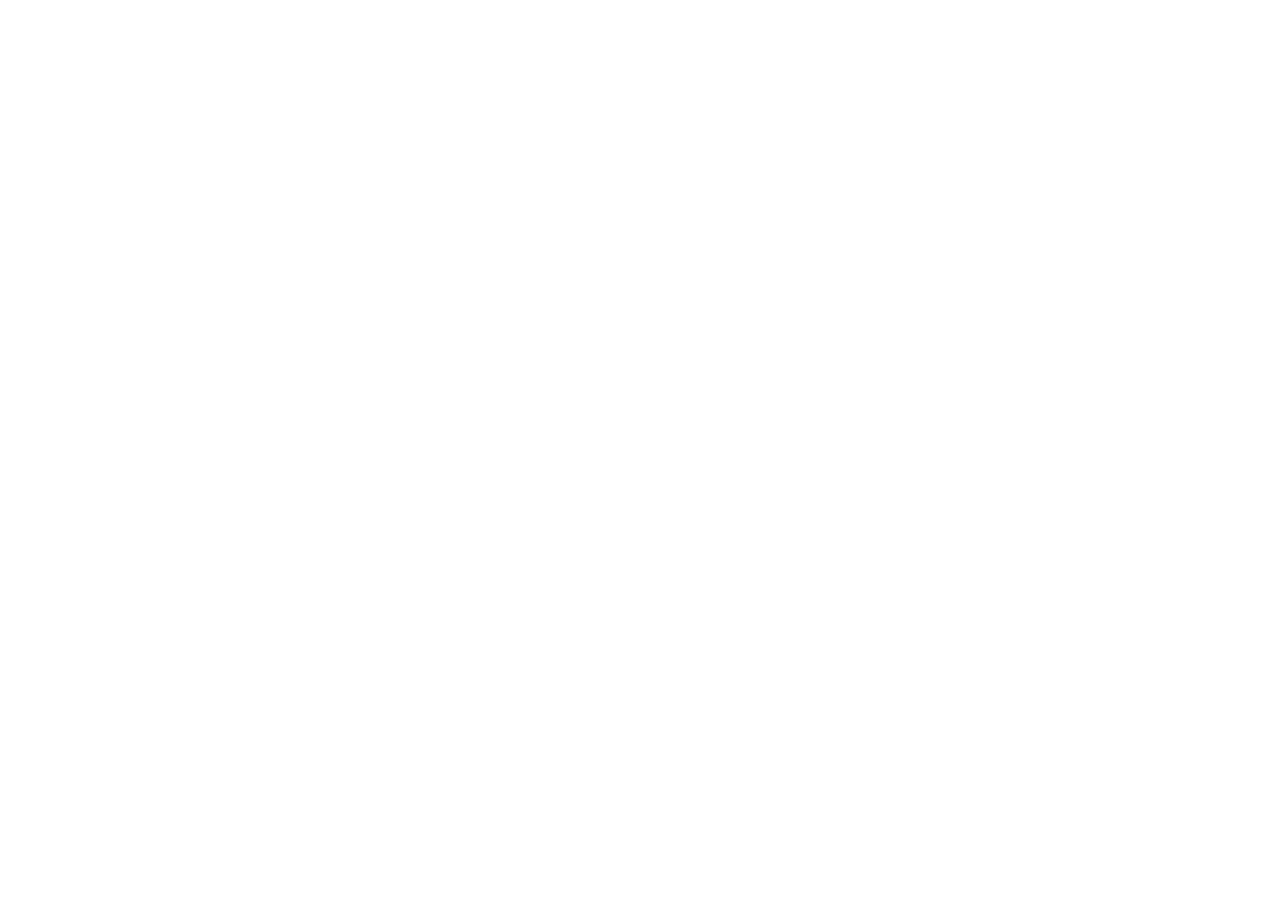
==== index.html @ 91f27a6c "created default files" ====
<!DOCTYPE html>
<html lang="en">

<head>
    <meta charset="UTF-8">
    <meta name="viewport" content="width=device-width, initial-scale=1.0">
    <title>TripGoal</title>
    <link rel="stylesheet" href="./css/style.css">
</head>

<body>

</body>

</html>
---- css/style.css ----
*{
    padding: 0;
    margin: 0;
    box-sizing: border-box;
    text-decoration: none;
    list-style: none;
}
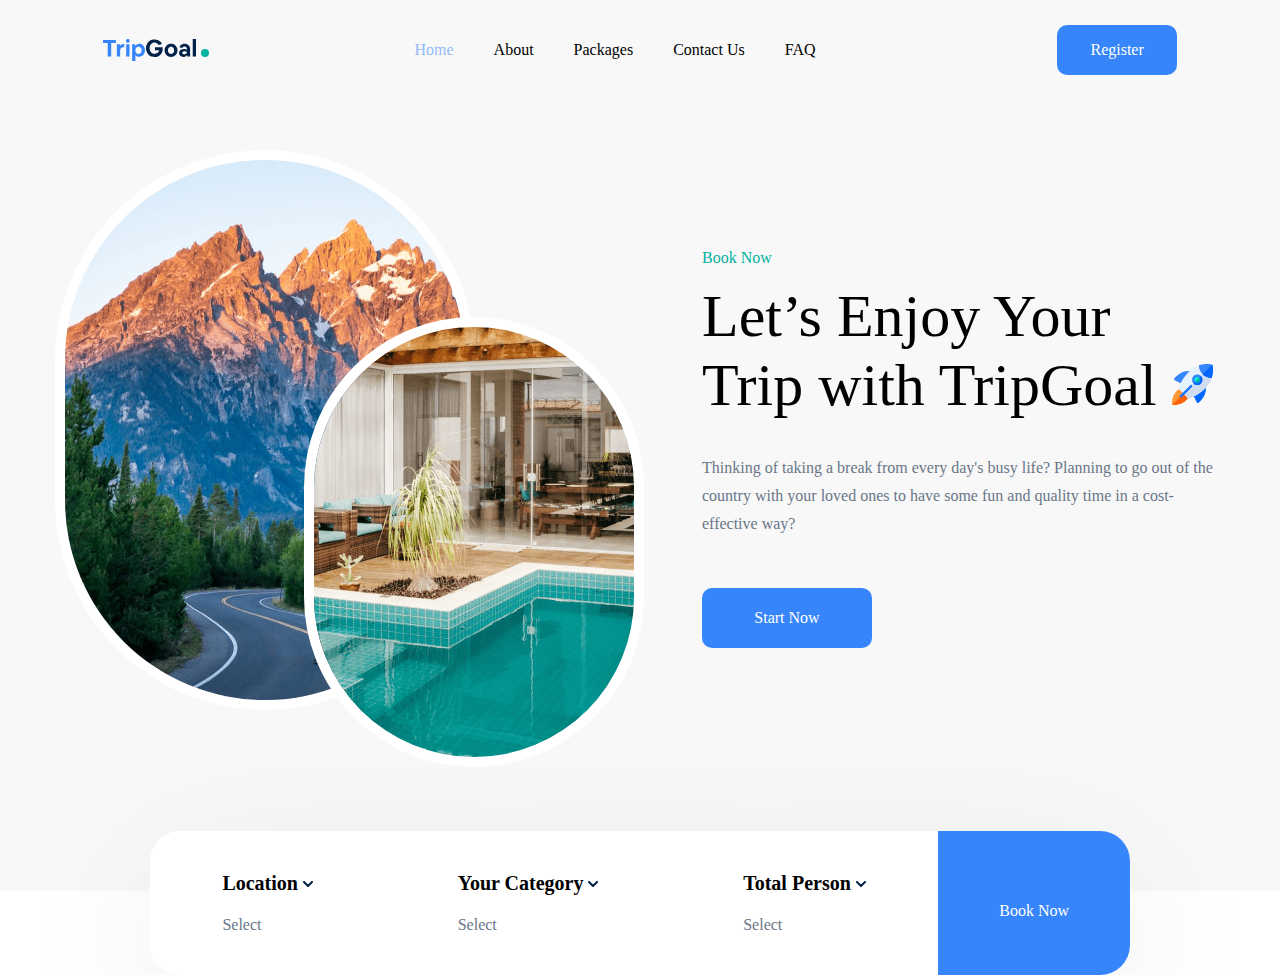
==== commit 3bb1a197: "Merge pull request #1 from iskanderovv/abdulloh" ====
--- a/index.html
+++ b/index.html
@@ -9,7 +9,72 @@
 </head>
 
 <body>
-
+    <header class="header">
+        <!-- navigation -->
+        <nav class="navigation">
+            <div class="nav__svg">
+                <img src="./imgs/nav.svg" alt="">
+            </div>
+            <div class="nav__content">
+                <ul>
+                    <li style="color: #3685fb8e;">Home</li>
+                    <li>About</li>
+                    <li>Packages</li>
+                    <li>Contact Us</li>
+                    <li>FAQ</li>
+                </ul>
+            </div>
+            <div class="register">
+                Register 
+            </div>
+        </nav>
+        <!-- hero -->
+        <div class="hero">
+            <div class="hero__img">
+                <div class="hero__img1">
+                    <img src="./imgs/hero__img1.png" alt="">
+                </div>
+                <div class="hero__img2">
+                    <img src="./imgs/hero__img2.png" alt="">
+                </div>
+            </div>
+            <div class="hero__conetn">
+                <span style="color: #00B3A0;">Book Now</span>
+                <div class="hero__conetn__coment">
+                    <span>
+                        Let’s Enjoy Your Trip with TripGoal
+                        <img src="./imgs/hero.svg" alt="">
+                    </span>
+                </div>
+                <div class="hero__conetn__info">
+                    Thinking of taking a break from every day's busy life? Planning to go out of the country with your loved ones to have some fun and quality time in a cost-effective way?
+                </div>
+                <div class="hero__conetn__button">
+                    Start Now
+                </div>
+            </div>
+        </div>
+        <div class="header__book">
+            <div class="header-book__menu">
+                <div class="header-book-menu__item">
+                    <h5>Location <img src="./imgs/strelka.svg" alt=""></h5>
+                    <p>Select</p>
+                </div>
+                <div class="header-book-menu__item">
+                    <h5>Your Category<img src="./imgs/strelka.svg" alt=""></h5>
+                    <p>Select</p>
+                </div>
+                <div class="header-book-menu__item">
+                    <h5>Total Person<img src="./imgs/strelka.svg" alt=""></h5>
+                    <p>Select</p>
+                </div>
+            </div>
+            <div class="header-book__booknow">
+                <img src="./images/sana.svg" alt="">
+                <p>Book Now</p>
+            </div>
+        </div>
+    </header>
 </body>
 
 </html>--- a/css/style.css
+++ b/css/style.css
@@ -5,3 +5,194 @@
     text-decoration: none;
     list-style: none;
 }
+
+.header{
+    background-color: #F8F8F8;
+}
+
+.navigation{
+    height: 100px;
+    max-width: 1440px;
+    /* background-color: aqua; */
+    margin: 0 auto;
+    display: flex;
+    align-items: center;
+    justify-content: space-around;
+    margin-bottom: 50px;
+
+}
+
+.nav__svg{
+    width: 100%;
+    height: 45px;
+    max-width: 106px;
+    display: flex;
+    align-items: center;
+    justify-content: center;
+}
+
+.nav__content{
+    width: 100%;
+    height: 18px;
+    max-width: 437px;
+}
+
+.nav__content>ul{
+    display: flex;
+    list-style: none;
+    gap: 40px;
+    
+}
+
+.register{
+    width: 100%;
+    height: 50px; 
+    max-width: 120px;
+    background-color: #3685FB;
+    display: flex;
+    justify-content: center;
+    align-items: center;
+    color: white;
+    border-radius: 10px;
+    cursor: pointer;
+    box-sizing: border-box;
+}
+
+.register:hover{
+    background-color: white;
+    color: #3685FB;
+    border: 3.5px solid #3685FB;
+}
+
+
+.hero{
+    max-width: 1170px;
+    margin: 0 auto;
+    display: flex;
+    align-items: center;
+    justify-content: space-between;
+    position: relative;
+    gap: 78px;
+}
+
+.hero__img{
+    width: 100%;
+    height: 597px;
+    max-width: 569px;
+    border-radius: 50px;
+}
+
+
+.hero__img1>img{
+    border-radius: 570px;
+    border: 10px solid white;
+}
+
+.hero__img1{
+    height: 540px;
+    max-width: 400px;
+}
+
+.hero__img2{
+    height: 430px;
+    max-width: 320px;
+    position: absolute;
+    top: 167px;
+    left: 249px;
+}
+
+.hero__img2>img{
+    border-radius: 570px;
+    border: 10px solid white;
+}
+
+.hero__conetn{
+    width: 100%;
+    height: 399px;
+    max-width: 523px;
+    z-index: 1;
+    flex-wrap: wrap;
+}
+
+.hero__conetn__coment{
+    margin-top: 15px;
+    height: 152px;
+    max-width: 523px;
+    font-size: 60px;
+}
+
+.hero__conetn__info{
+    margin-top: 20px;
+    height: 84px;
+    max-width: 513px;
+    color: #697687;
+    line-height: 28px;
+    margin-bottom: 50px;
+}
+
+.hero__conetn__button{
+    height: 60px;
+    max-width: 170px;
+    background-color: #3685FB;
+    border-radius: 10px;
+    color: white;
+    display: flex;
+    align-items: center;
+    justify-content: center;
+    cursor: pointer;
+}
+
+.hero__conetn__button:hover{
+    background-color: white;
+    color: #3685FB;
+    border: 3.5px solid #3685FB;
+}
+
+.header__book{
+    width: 100%;
+    margin: 0 auto;
+    position: relative;
+    height: 144px;
+    max-width: 980px;
+    top: 84px;
+    display: flex;
+    box-shadow: 0px 40px 170px 0px #00224812;
+    border-radius: 30px;
+    background: white;
+}
+
+.header-book__menu{
+    flex: 1;
+    display: flex;
+    justify-content: space-around;
+    align-items: center;
+}
+
+.header-book-menu__item>h5{
+    font-size: 20px;
+    font-weight: 500px;
+    margin-bottom: 21px;
+    display: flex;
+    gap: 5px;
+    align-items: center;
+    height: 100%;
+}
+
+.header-book-menu__item>p{
+    font-size: 16px;
+    font-weight: 400;
+    color: #697687;
+}
+
+.header-book__booknow{
+    gap: 15px;
+    background-color: #3685FB;
+    color: white;
+    display: flex;
+    align-items: center;
+    justify-content: center;
+    flex-direction: column;
+    padding: 0 61px;
+    border-radius: 0 30px 30px 0;
+}
+
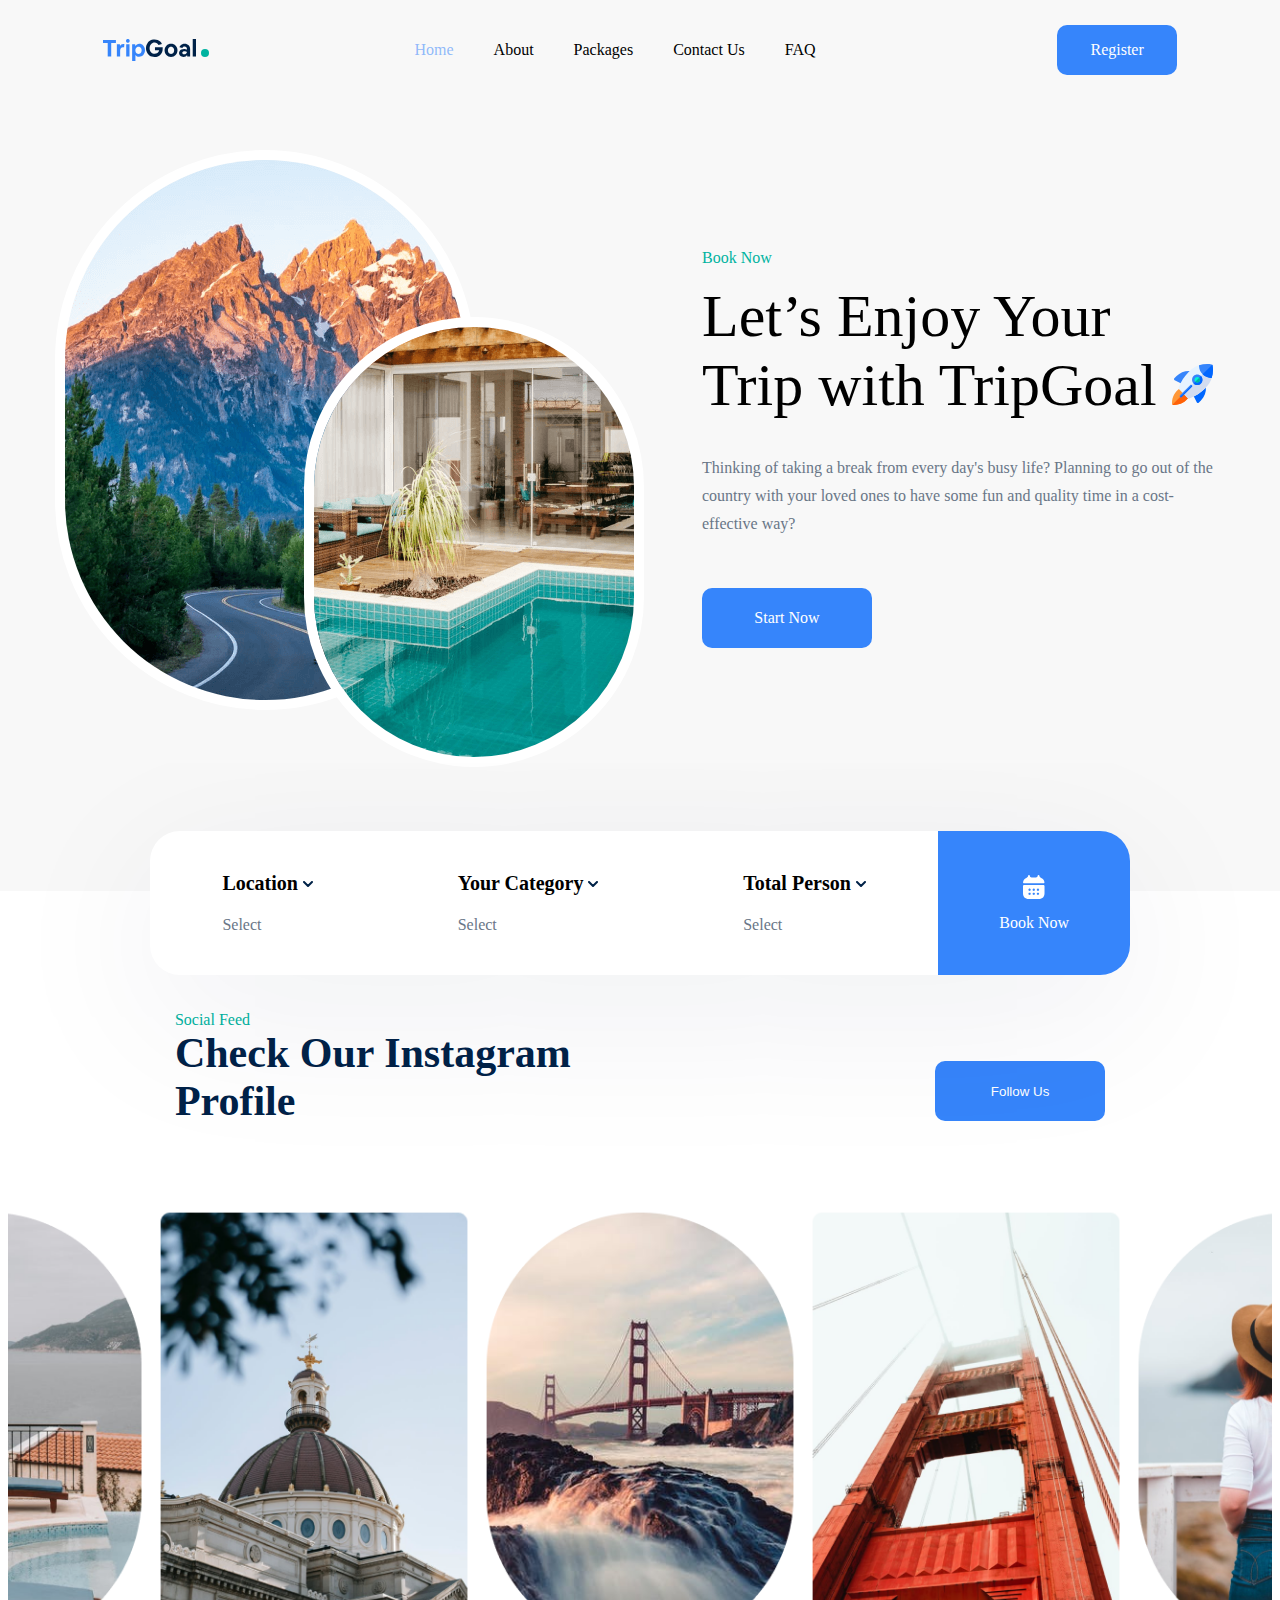
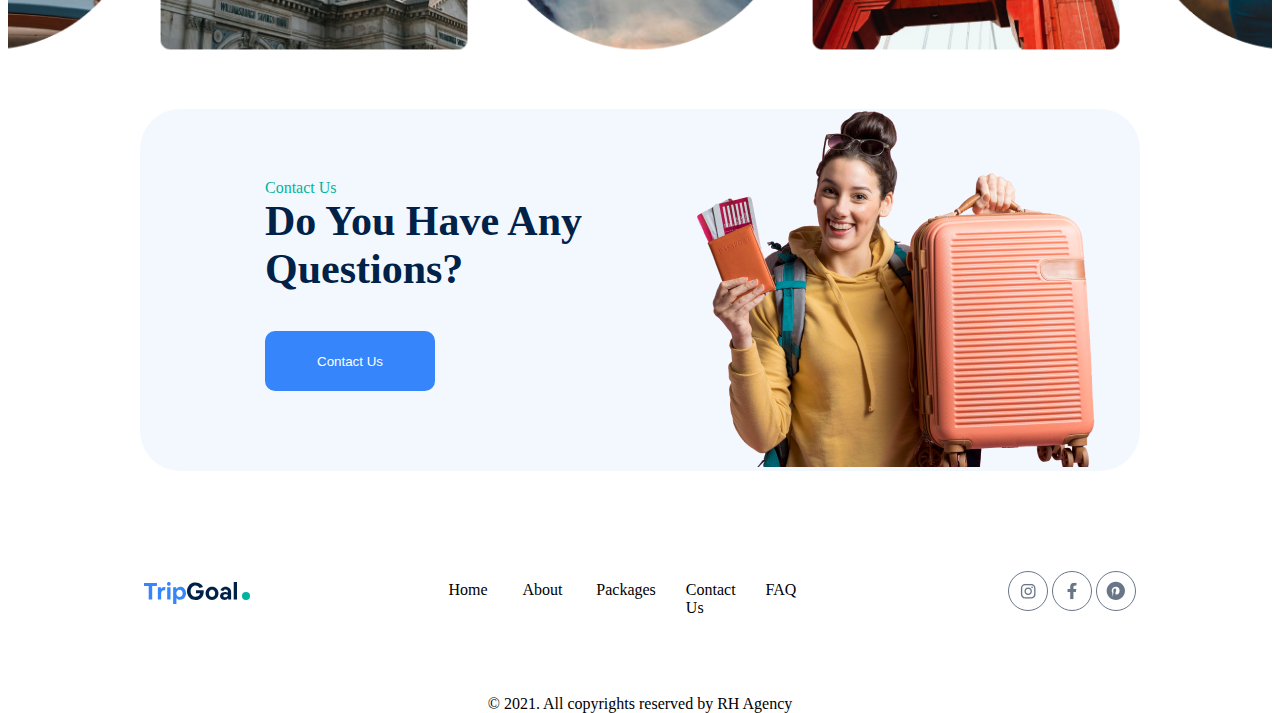
==== commit 84cb820c: "Finished Foter" ====
--- a/index.html
+++ b/index.html
@@ -70,11 +70,58 @@
                 </div>
             </div>
             <div class="header-book__booknow">
-                <img src="./images/sana.svg" alt="">
+                <img src="./imgs/sana.svg" alt="">
                 <p>Book Now</p>
             </div>
         </div>
     </header>
+    <div class="container">
+        <div class="Layout_end">
+            <div class="Layout_tittle">
+                <div class="Layout_litle_Tittle">
+                    <p class="Layout_litle_text">Social Feed</p>
+                    <h2 class="Layout_Big_tex">Check Our Instagram <br> Profile</h2>
+                </div>
+                <Button class="Layut_btn"><a class="Layut_btns" href="">Follow Us</a></Button>
+                <div class="Layout_img">
+                    <img src="./imgs/Frame 4.png" alt="">
+                    <img src="./imgs/Frame 5.png" alt="">
+                    <img src="./imgs/Frame 6.png" alt="">
+                    <img src="./imgs/Frame 7.png" alt="">
+                    <img src="./imgs/Frame 8.png" alt="">
+                </div>
+            </div>
+           
+        </div>
+    </div>
+    <div class="container">
+        <div class="container_tittle">
+            <div class="container_Left">
+                <p class="Container_litle_text">Contact Us</p>
+                <h2 class="Container_Big_text"> Do You Have Any Questions?</h2>
+                <Button class="container_bts"><a class="Layut_btns" href="">Contact Us</a></Button>
+            </div>
+            <div class="container_right">
+                <img src="./imgs/Image_2.png" alt="">
+            </div>
+        </div>
+    </div>
+    <div class="container">
+        <div class="End_Logo">
+            <div><img src="./imgs/Logo1.svg" alt=""></div>
+            <div><ul class="End__li">
+                <li class="End_li">Home</li>
+                <li class="End_li">About</li>
+                <li class="End_li">Packages</li>
+                <li class="End_li">Contact Us</li>
+                <li class="End_li">FAQ</li>
+            </ul></div>
+            <div class="Img"><img src="./imgs/Group 136.svg" alt=""> <img src="./imgs/Group 137.svg" alt=""> <img src="./imgs/Group 138.svg" alt=""></div>
+        </div>
+    </div>
+    <div class="Paragroup">
+        <p> © 2021. All copyrights reserved by RH Agency</p>
+    </div>
 </body>
 
 </html>--- a/css/style.css
+++ b/css/style.css
@@ -195,4 +195,131 @@
     padding: 0 61px;
     border-radius: 0 30px 30px 0;
 }
-
+*{
+    margin: 0;
+    padding: 0;
+}
+.Layout_end{
+    max-width: 1440px;
+    width: 100%;
+    display: flex;
+    justify-content: center;
+    align-items: center;
+}
+.Layout_tittle{
+    max-width:1440px ;
+    width: 100%;
+    margin-left: 135px;
+    margin-right: 135px;
+    display: flex;
+    justify-content: center;
+    justify-content: space-around;
+    gap: 0 30px;
+    flex-wrap: wrap;
+}
+.Layout_litle_text{
+    color:#00B3A0 ;
+    font-size: 16px;
+    margin-top: 120px;
+}
+.Layout_Big_tex{
+    font-size: 42px;
+    color: #002248;
+    max-width: 426px;
+    height: 104px;
+    width: 100%;
+}
+
+.Layut_btn{
+    width: 170px;
+    height: 60px;
+    border-radius: 10px;
+    background-color:#3685FB ;
+    margin-top: 170px;
+    border: 0px ;
+
+}
+.Layut_btns{
+    color:#FFFFFF;
+    text-decoration: none;
+}
+.Layout_img{
+    display: flex;
+    max-width:1800px;
+    width:100%;
+    height:456px;
+    margin-top: 70px;
+}
+.container{
+    max-width: 1440px;
+    width: 100%;
+    display: flex;
+    justify-content: center;
+    align-items: center;
+}
+.container_Left{
+    margin-left: 80px;
+    margin-top: 70px;
+}
+.container_tittle{
+    max-width: 1000px;
+    width: 100%;
+    border-radius: 40px;
+    background-color: #F3F8FF;
+    margin-top: 50px;
+    display: flex;
+    justify-content: center;
+}
+.container_bts{
+    width: 170px;
+    height: 60px;
+    border-radius: 10px;
+    background-color:#3685FB ;
+    margin-top: 30px;
+    margin-bottom: 70px;
+    border: 0px ;
+}
+.Container_litle_text{
+    color:#00B3A0 ;
+    font-size: 16px;
+}
+.Container_Big_text{
+    font-size: 42px;
+    color: #002248;
+    max-width: 426px;
+    height: 104px;
+    width: 100%;
+}
+.End_Logo{
+    max-width: 1170px;
+    width: 100%;
+    height: 124px;
+    display: flex;
+    justify-content: center;
+    gap: 0 20px;
+    justify-content: space-around;
+    margin-top: 100px;
+}
+.End_li{
+    max-width: 600px;
+    width: 100%;
+    display: flex;
+    margin: 0 auto;
+    text-decoration: none;
+    margin-top: 10px;
+    font-size: 16px;
+}
+.End__li{
+    display: flex;
+    gap: 0 30px;
+}
+.img{
+    margin: 20px;
+}
+.Paragroup{
+    display: flex;
+    justify-content: center;
+    max-width: 1440px;
+    width: 100%;
+    
+}
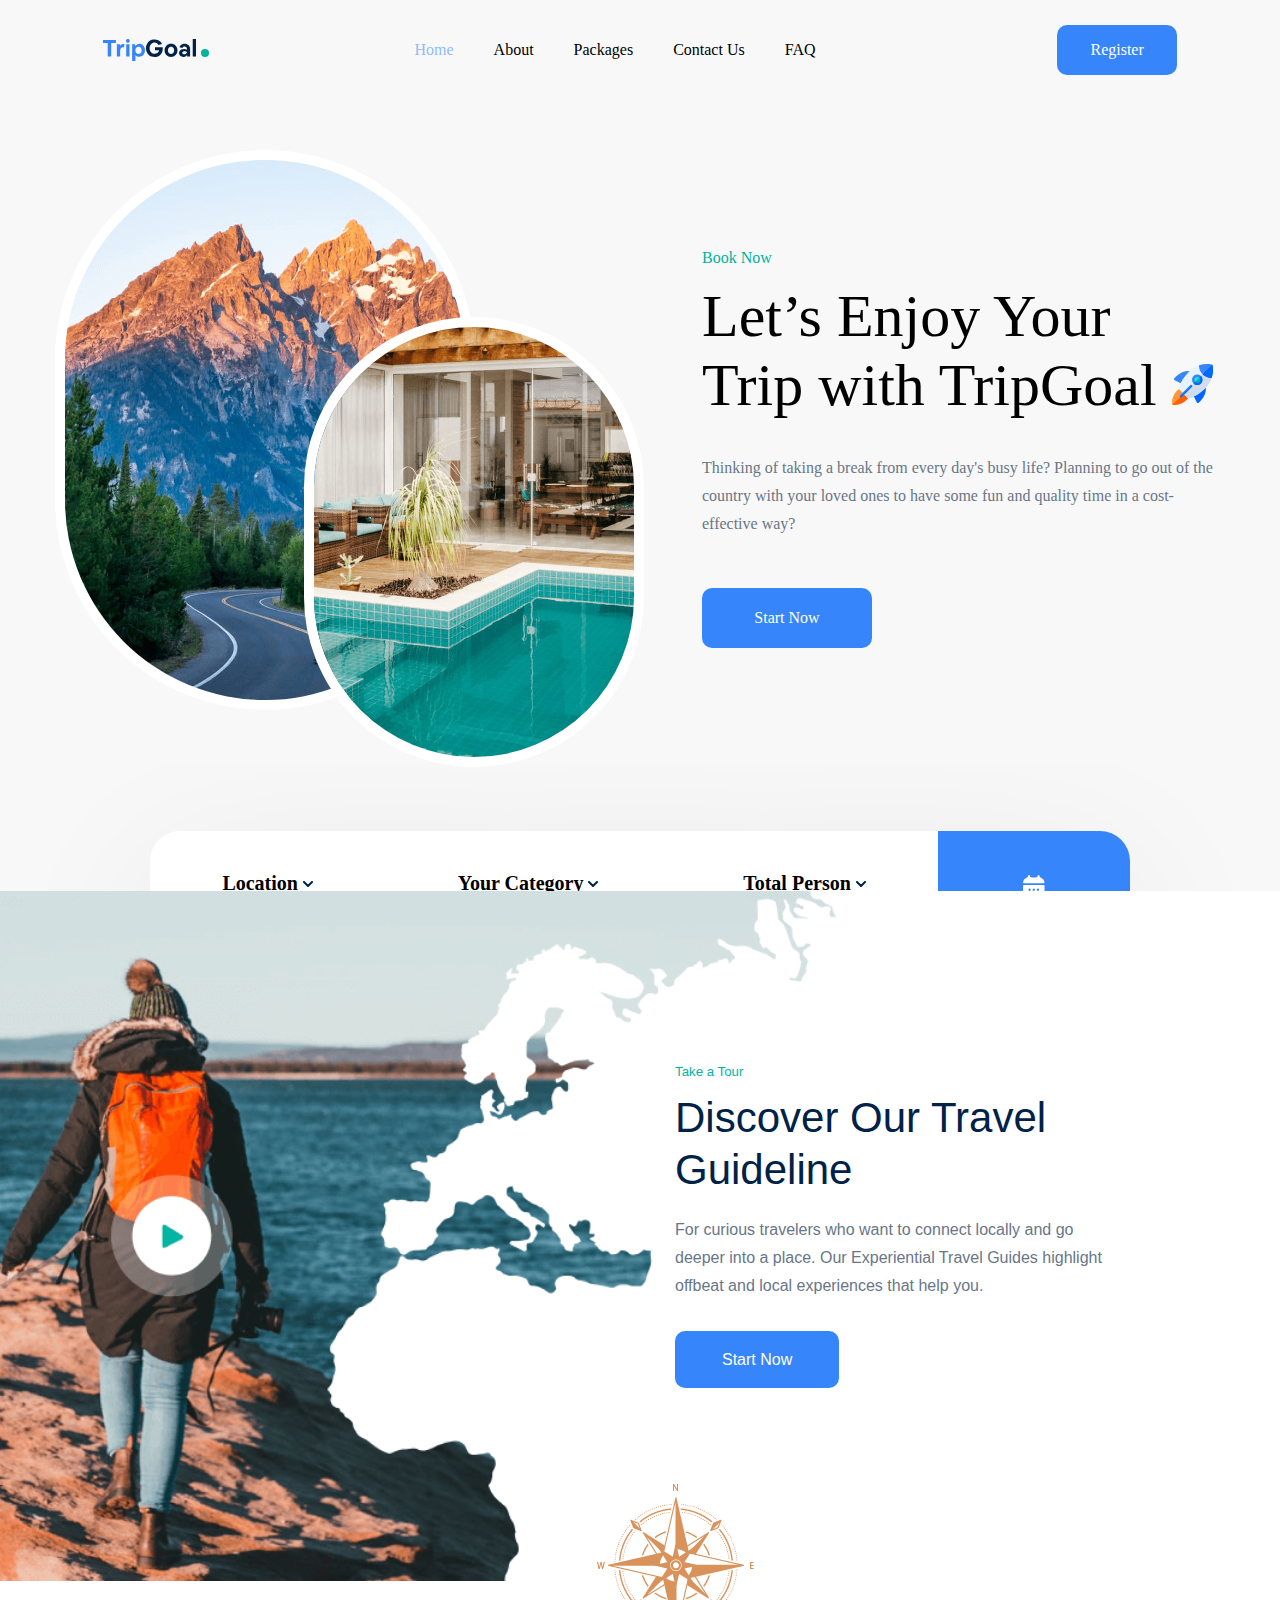
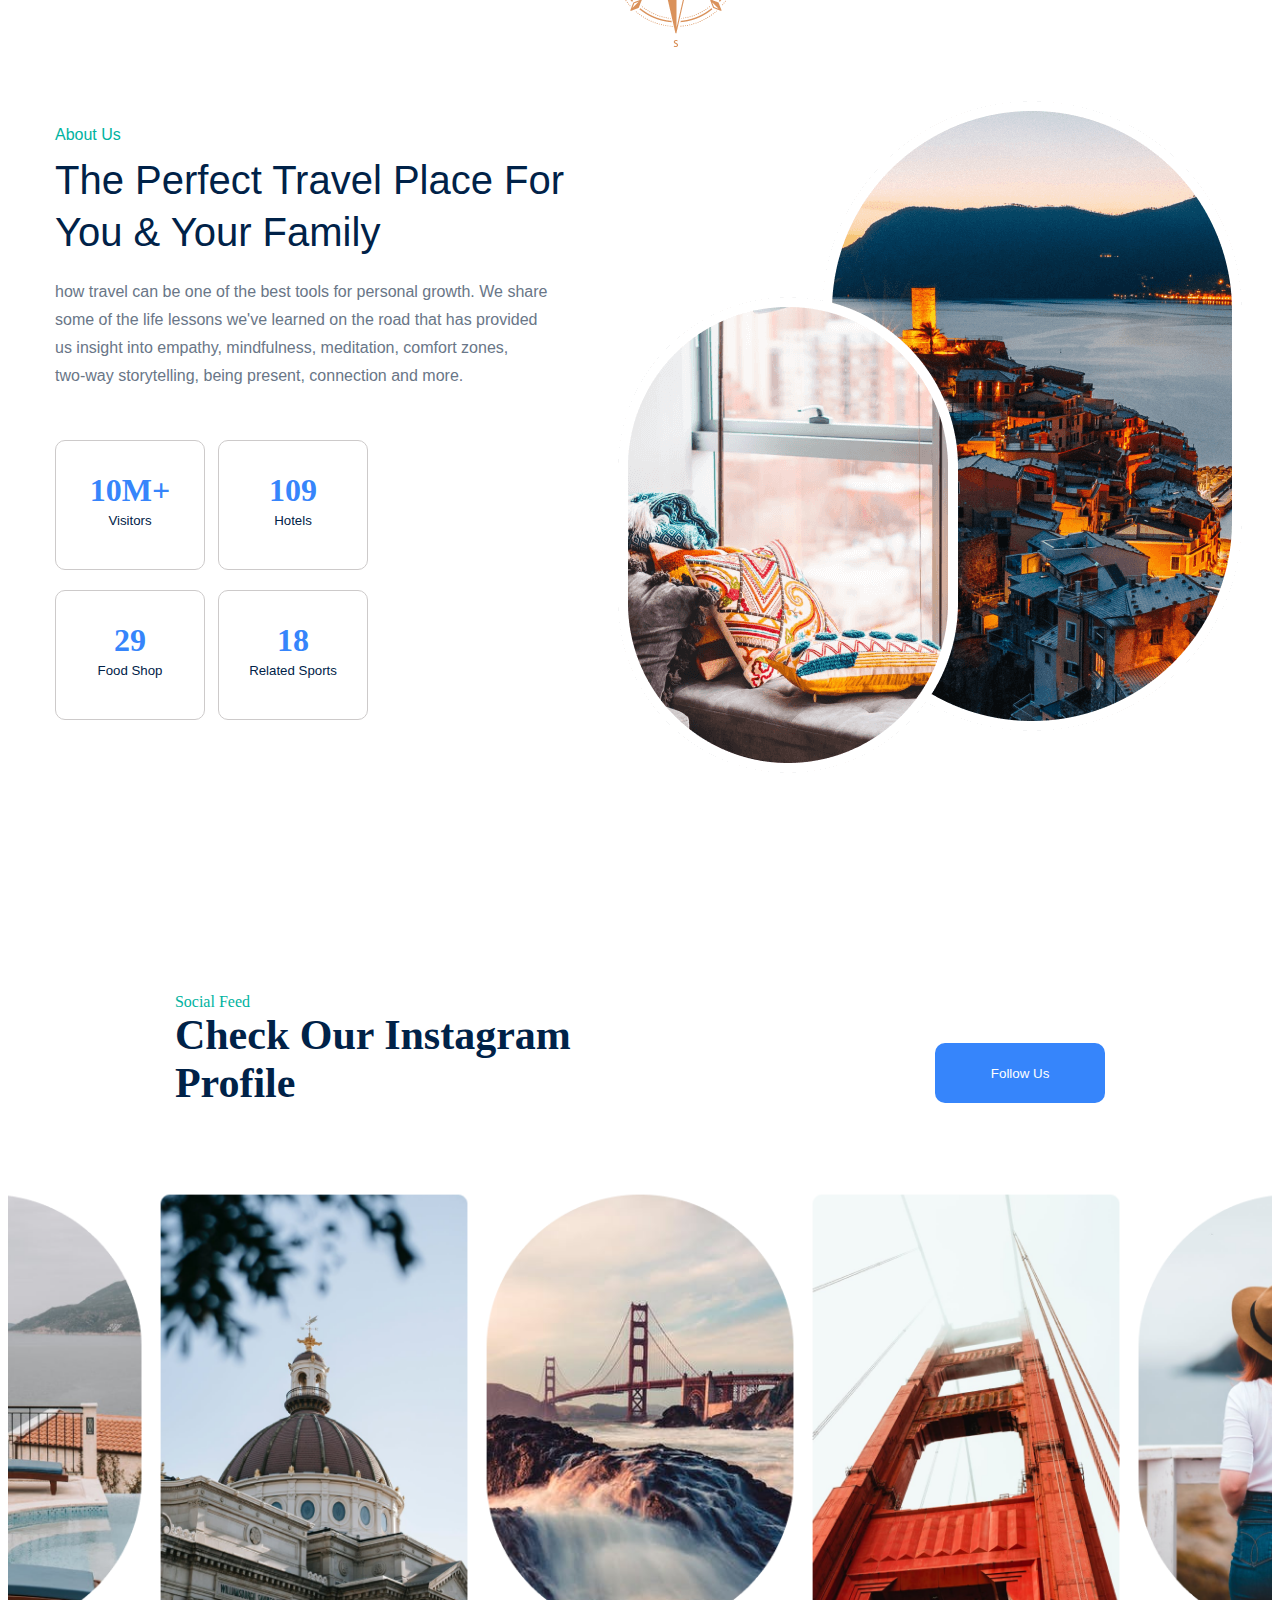
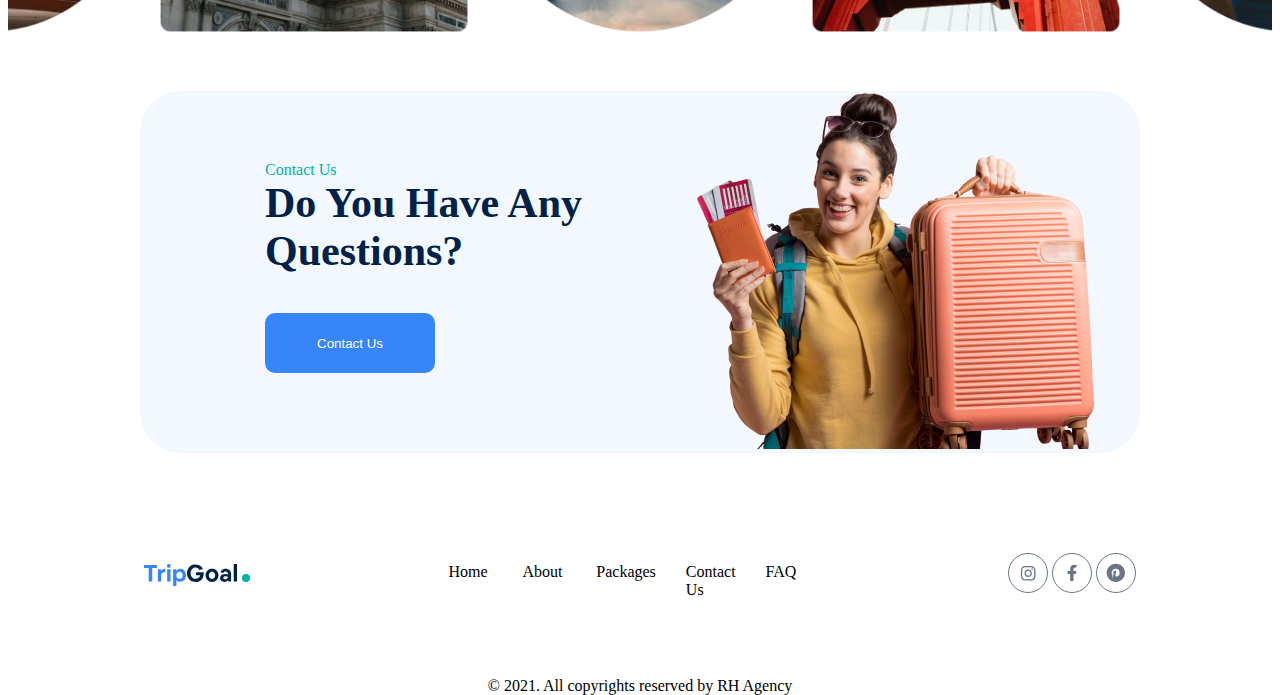
==== commit 4af05225: "finished about" ====
--- a/index.html
+++ b/index.html
@@ -75,6 +75,55 @@
             </div>
         </div>
     </header>
+
+    <!-- tour -->
+    <div class="tour">
+        <div class="tour__wrapper">
+            
+        <div class="tour__content">
+            <h5>Take a Tour</h5>
+            <h2>Discover Our Travel Guideline</h2>
+            <p>For curious travelers who want to connect locally and go <br> deeper into a place. Our Experiential Travel Guides highlight <br> offbeat and local experiences that help you.</p>
+            <a href="">Start Now</a>
+        </div>
+        </div>
+    </div>
+    <!-- about -->
+    <div class="about">
+        <div class="about__container">
+            <div class="about__wrapper">
+                <div class="about__content">
+                 <div class="about__text">
+                    <h5>About Us</h5>
+                    <h2>The Perfect Travel Place For <br> You & Your Family</h2>
+                    <p>how travel can be one of the best tools for personal growth. We share <br> some of the life lessons we've learned on the road that has provided <br> us insight into empathy, mindfulness, meditation, comfort zones, <br> two-way storytelling, being present, connection and more.</p>
+                 </div>
+                    <div class="about__cards">
+                        <div class="about__card">
+                            <p>10M+</p> <h5>Visitors</h5>
+                        </div>
+                        <div class="about__card">
+                            <p>109</p><h5>Hotels</h5>
+                        </div> 
+                        <div class="about__card">
+                            <p>29</p><h5>Food Shop</h5>
+                        </div>
+                        <div class="about__card">
+                            <p>18</p><h5>Related Sports</h5>
+                        </div>
+                    </div>
+               
+                </div>
+                <div class="about__images">
+                    <img src="./imgs/Group 143.png" alt="">
+                </div>
+                <div class="about__img">
+                    <img src="./imgs/image 10.png" alt="">
+                </div>
+            </div>
+        </div>
+    </div>
+
     <div class="container">
         <div class="Layout_end">
             <div class="Layout_tittle">
--- a/css/style.css
+++ b/css/style.css
@@ -195,6 +195,141 @@
     padding: 0 61px;
     border-radius: 0 30px 30px 0;
 }
+
+.tour{
+  
+    height: 690px;
+}
+.tour__wrapper{
+max-width: 1440px;
+height: 690px;
+background-image: url(../imgs/Take\ a\ Tour.png);
+background-position: bottom;
+background-size: cover;
+background-repeat: no-repeat;
+position: relative;
+}
+.tour__content{
+   width: 462px;
+    height: 346px;
+    position: absolute;
+    top: 172px;
+    right: 143px;
+}
+.tour__content>h5{
+    line-height: 18px;
+    font-weight: 500;
+    font-family:sans-serif;
+    color: #00B3A0;
+}
+.tour__content>h2{
+    font-size: 42px;
+    line-height: 52px;
+    font-family: sans-serif;
+    font-weight: 500;
+    color: #002248;
+    margin-top: 10.5px;
+}
+.tour__content>p{
+line-height: 28px;
+font-family: sans-serif;
+color: #697687;
+margin-bottom: 50px;
+margin-top: 20px;
+
+}
+.tour__content>a{
+padding: 20px 47px;
+background-color: #3685FB;
+line-height: 20px;
+font-family: sans-serif;
+color: #FFFFFF;
+border-radius: 10px;
+}
+a{
+    text-decoration: none;
+}
+.about__container{
+    max-width: 1170px;
+    margin: auto;
+}
+.about__wrapper{
+    display: flex;
+    gap: 54px;
+    position: relative;
+}
+.about__content{
+
+}
+.about__text>h5{
+    font-size: 16px;
+    line-height: 18px;
+    font-weight: 500;
+    font-family:sans-serif;
+    color: #00B3A0;
+    margin-top: 145px;
+}
+.about__text>h2{
+    font-size: 40px;
+    line-height: 52px;
+    font-family: sans-serif;
+    font-weight: 500;
+    color: #002248;
+    margin-top: 10px;
+}
+.about__text>p{
+    line-height: 28px;
+font-family: sans-serif;
+color: #697687;
+margin-bottom: 50px;
+margin-top: 20px;
+}
+.about__cards{
+    max-width: 320px;
+    height: 286px;
+    display: flex;
+    flex-wrap: wrap;
+    gap: 13px;
+    box-sizing: border-box;
+    margin: 0;
+    margin-top: 50px;
+}
+.about__card{
+    width: 100%;
+    max-width: 150px;
+    height: 130px;
+    border: 1px solid #cdcaca;
+    border-radius: 10px;
+    text-align: center;
+
+}
+.about__card>p{
+    color: #3685FB;
+    font-size: 32px;
+    line-height: 34px;
+    font-weight: 550;
+    margin-top: 32px;
+}
+.about__card>h5{
+    color: #002248;
+    font-weight: 500;
+    line-height: 28px;
+    font-family: sans-serif;
+}
+.about__images{
+    max-width: 604px;
+    height: 652px;
+ 
+    margin-top: 120px;
+    margin-bottom: 120px;
+   
+}
+.about__img{
+    position: absolute;
+    top: -98px;
+    right: 470px;
+}
+
 *{
     margin: 0;
     padding: 0;
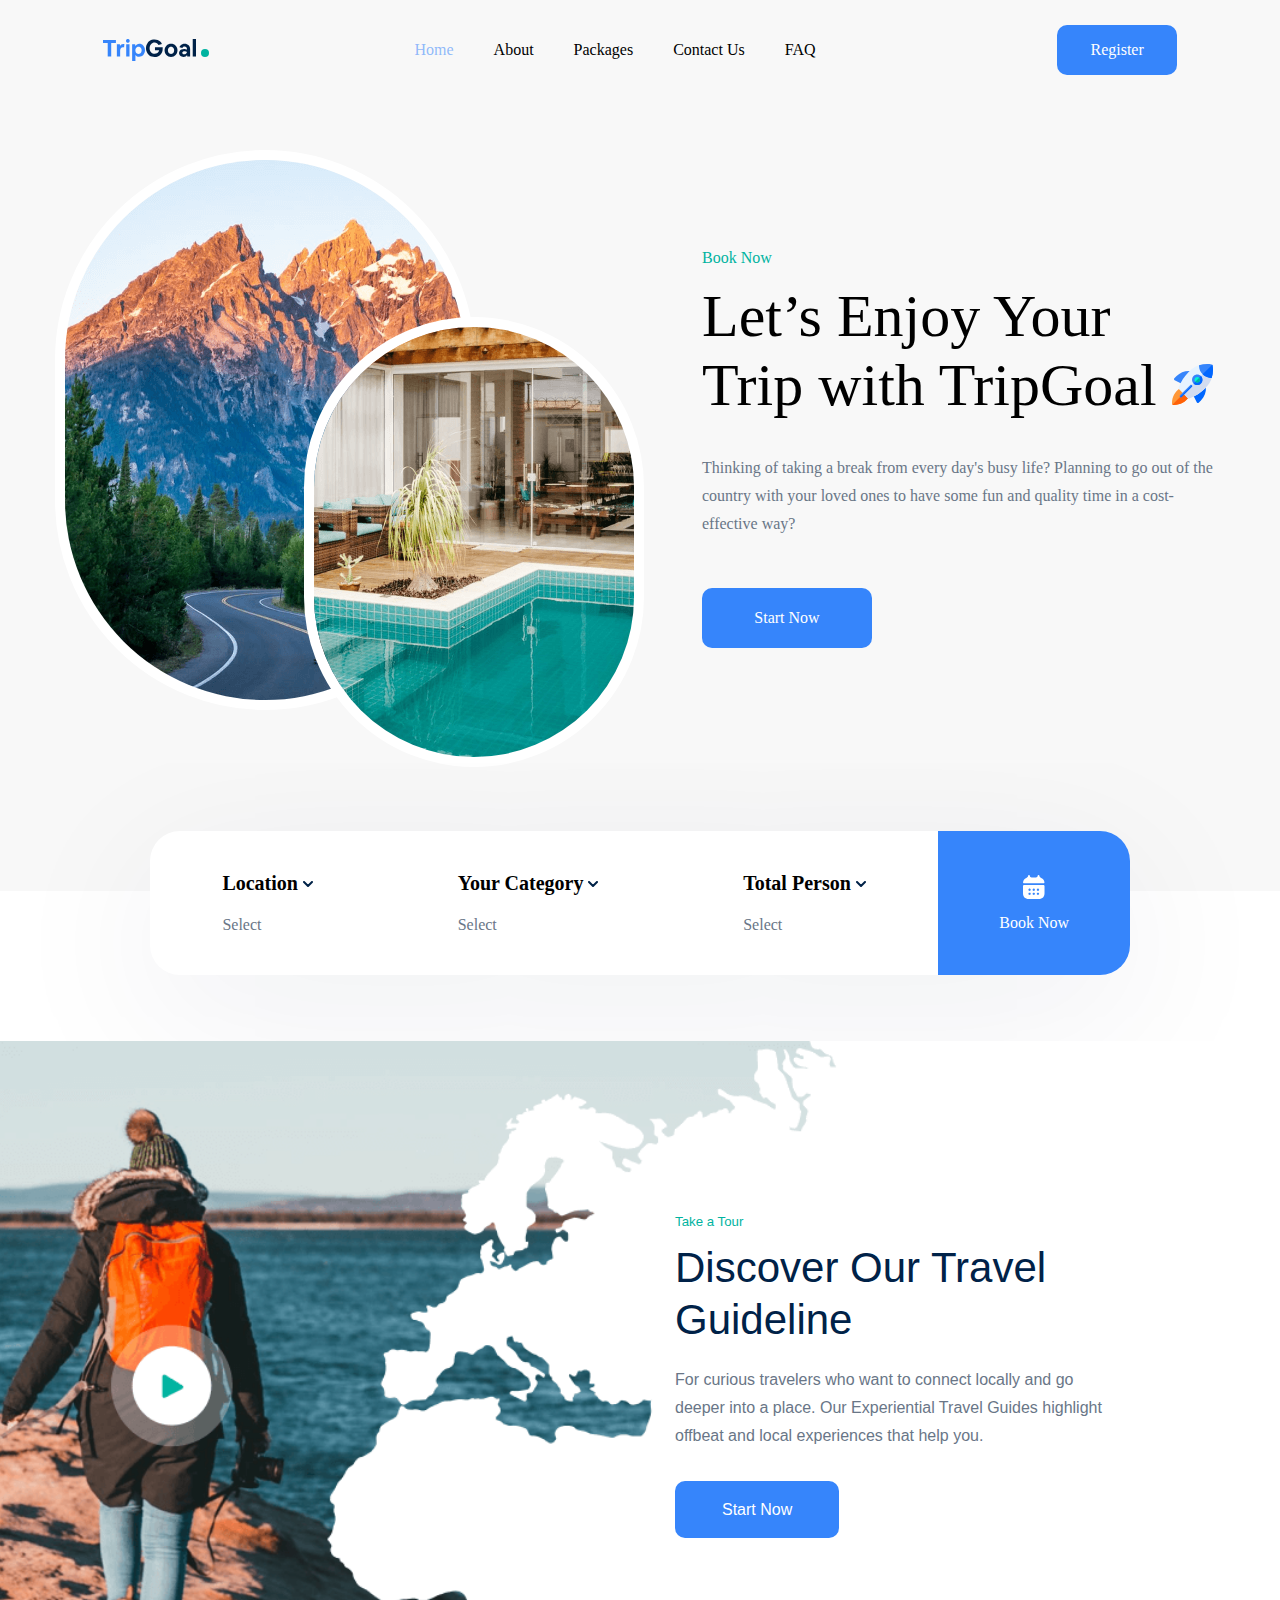
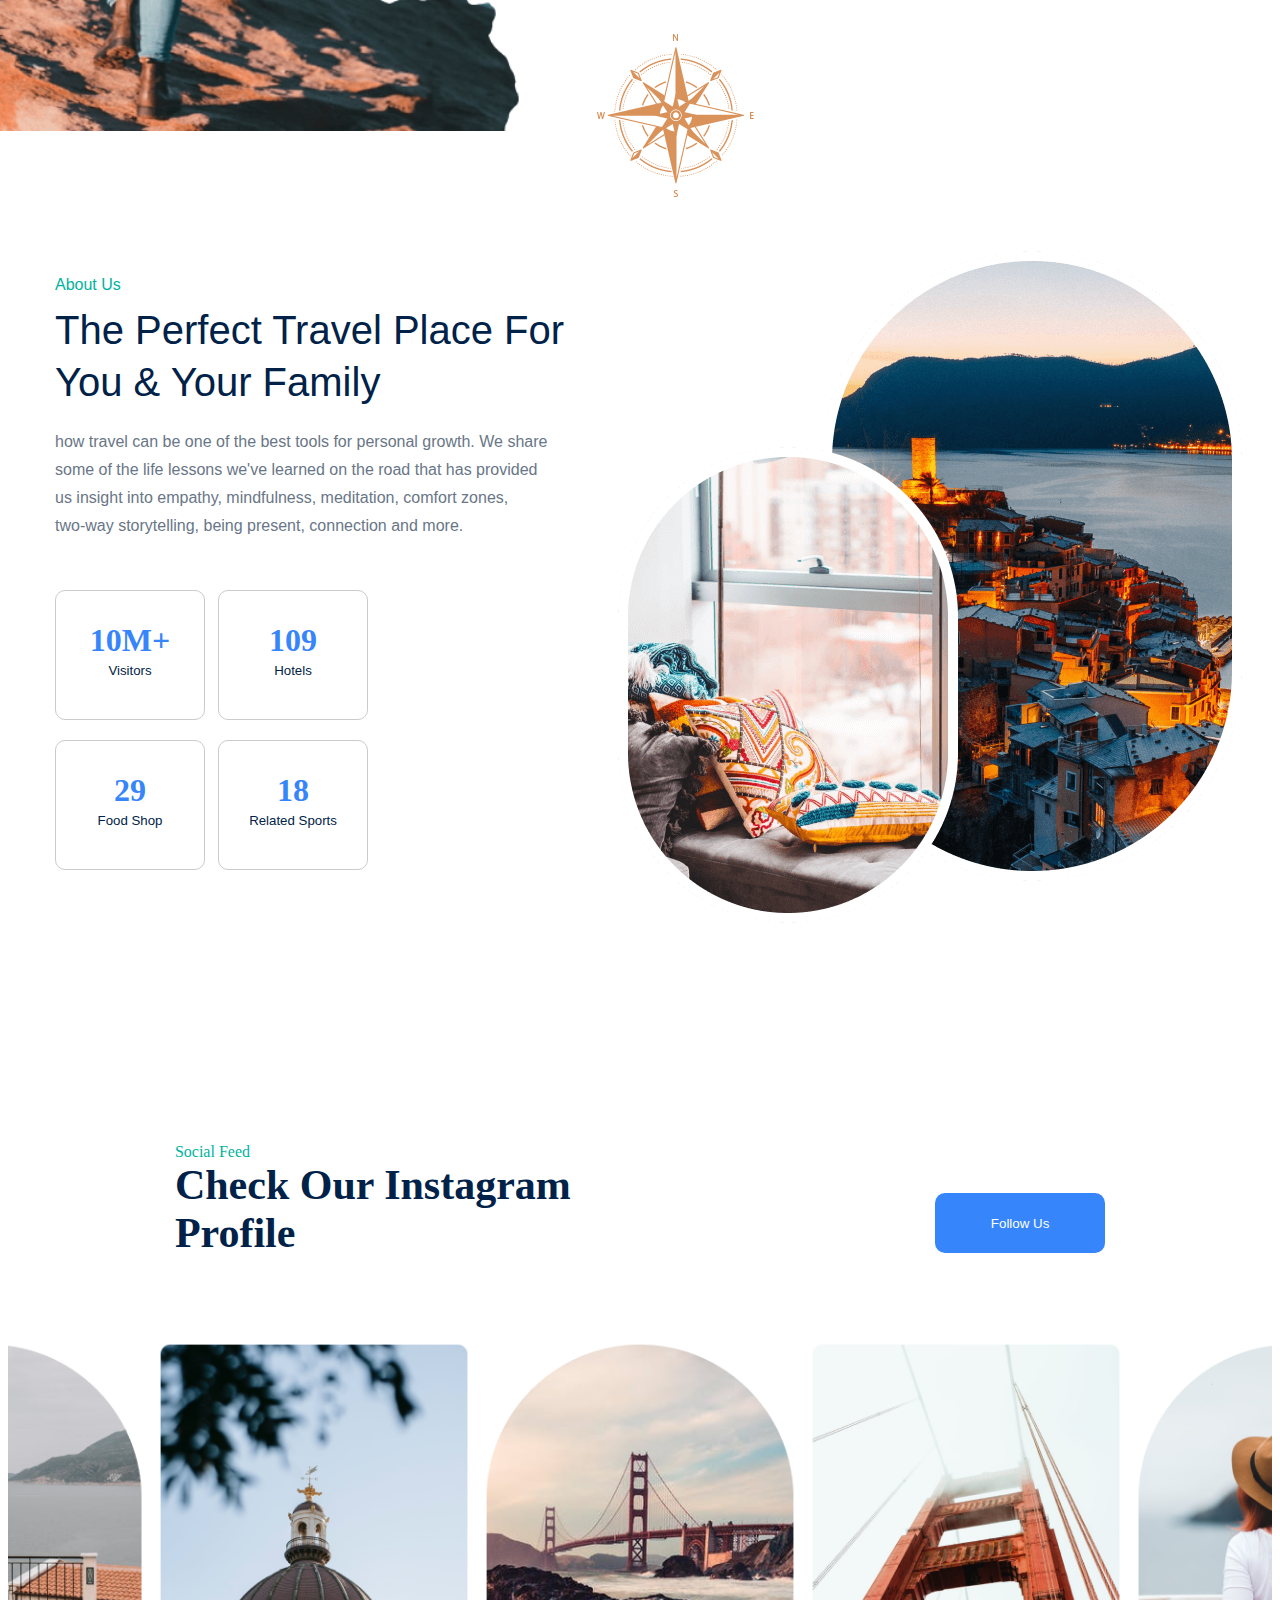
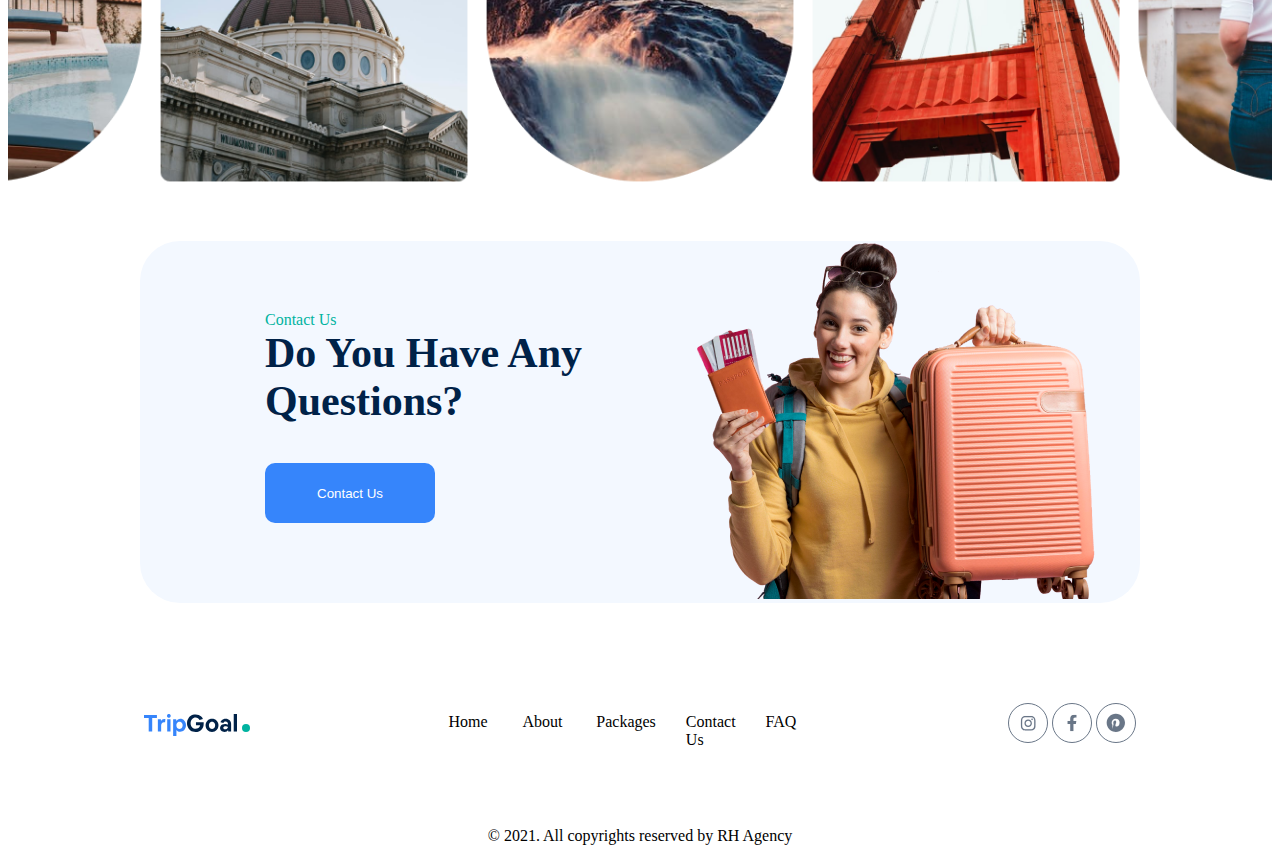
==== commit 6096390b: "fixed some bugs" ====
--- a/index.html
+++ b/index.html
@@ -25,7 +25,7 @@
                 </ul>
             </div>
             <div class="register">
-                Register 
+                Register
             </div>
         </nav>
         <!-- hero -->
@@ -47,7 +47,8 @@
                     </span>
                 </div>
                 <div class="hero__conetn__info">
-                    Thinking of taking a break from every day's busy life? Planning to go out of the country with your loved ones to have some fun and quality time in a cost-effective way?
+                    Thinking of taking a break from every day's busy life? Planning to go out of the country with your
+                    loved ones to have some fun and quality time in a cost-effective way?
                 </div>
                 <div class="hero__conetn__button">
                     Start Now
@@ -79,40 +80,48 @@
     <!-- tour -->
     <div class="tour">
         <div class="tour__wrapper">
-            
-        <div class="tour__content">
-            <h5>Take a Tour</h5>
-            <h2>Discover Our Travel Guideline</h2>
-            <p>For curious travelers who want to connect locally and go <br> deeper into a place. Our Experiential Travel Guides highlight <br> offbeat and local experiences that help you.</p>
-            <a href="">Start Now</a>
-        </div>
+            <div class="tour__content">
+                <h5>Take a Tour</h5>
+                <h2>Discover Our Travel Guideline</h2>
+                <p>For curious travelers who want to connect locally and go <br> deeper into a place. Our Experiential
+                    Travel Guides highlight <br> offbeat and local experiences that help you.</p>
+                <a href="">Start Now</a>
+            </div>
         </div>
     </div>
+
     <!-- about -->
     <div class="about">
         <div class="about__container">
             <div class="about__wrapper">
                 <div class="about__content">
-                 <div class="about__text">
-                    <h5>About Us</h5>
-                    <h2>The Perfect Travel Place For <br> You & Your Family</h2>
-                    <p>how travel can be one of the best tools for personal growth. We share <br> some of the life lessons we've learned on the road that has provided <br> us insight into empathy, mindfulness, meditation, comfort zones, <br> two-way storytelling, being present, connection and more.</p>
-                 </div>
+                    <div class="about__text">
+                        <h5>About Us</h5>
+                        <h2>The Perfect Travel Place For <br> You & Your Family</h2>
+                        <p>how travel can be one of the best tools for personal growth. We share <br> some of the life
+                            lessons we've learned on the road that has provided <br> us insight into empathy,
+                            mindfulness, meditation, comfort zones, <br> two-way storytelling, being present, connection
+                            and more.</p>
+                    </div>
                     <div class="about__cards">
                         <div class="about__card">
-                            <p>10M+</p> <h5>Visitors</h5>
+                            <p>10M+</p>
+                            <h5>Visitors</h5>
                         </div>
                         <div class="about__card">
-                            <p>109</p><h5>Hotels</h5>
-                        </div> 
-                        <div class="about__card">
-                            <p>29</p><h5>Food Shop</h5>
+                            <p>109</p>
+                            <h5>Hotels</h5>
                         </div>
                         <div class="about__card">
-                            <p>18</p><h5>Related Sports</h5>
+                            <p>29</p>
+                            <h5>Food Shop</h5>
+                        </div>
+                        <div class="about__card">
+                            <p>18</p>
+                            <h5>Related Sports</h5>
                         </div>
                     </div>
-               
+
                 </div>
                 <div class="about__images">
                     <img src="./imgs/Group 143.png" alt="">
@@ -140,7 +149,7 @@
                     <img src="./imgs/Frame 8.png" alt="">
                 </div>
             </div>
-           
+
         </div>
     </div>
     <div class="container">
@@ -158,14 +167,17 @@
     <div class="container">
         <div class="End_Logo">
             <div><img src="./imgs/Logo1.svg" alt=""></div>
-            <div><ul class="End__li">
-                <li class="End_li">Home</li>
-                <li class="End_li">About</li>
-                <li class="End_li">Packages</li>
-                <li class="End_li">Contact Us</li>
-                <li class="End_li">FAQ</li>
-            </ul></div>
-            <div class="Img"><img src="./imgs/Group 136.svg" alt=""> <img src="./imgs/Group 137.svg" alt=""> <img src="./imgs/Group 138.svg" alt=""></div>
+            <div>
+                <ul class="End__li">
+                    <li class="End_li">Home</li>
+                    <li class="End_li">About</li>
+                    <li class="End_li">Packages</li>
+                    <li class="End_li">Contact Us</li>
+                    <li class="End_li">FAQ</li>
+                </ul>
+            </div>
+            <div class="Img"><img src="./imgs/Group 136.svg" alt=""> <img src="./imgs/Group 137.svg" alt=""> <img
+                    src="./imgs/Group 138.svg" alt=""></div>
         </div>
     </div>
     <div class="Paragroup">
--- a/css/style.css
+++ b/css/style.css
@@ -1,4 +1,4 @@
-*{
+* {
     padding: 0;
     margin: 0;
     box-sizing: border-box;
@@ -6,14 +6,13 @@
     list-style: none;
 }
 
-.header{
+.header {
     background-color: #F8F8F8;
 }
 
-.navigation{
+.navigation {
     height: 100px;
     max-width: 1440px;
-    /* background-color: aqua; */
     margin: 0 auto;
     display: flex;
     align-items: center;
@@ -22,7 +21,7 @@
 
 }
 
-.nav__svg{
+.nav__svg {
     width: 100%;
     height: 45px;
     max-width: 106px;
@@ -31,22 +30,22 @@
     justify-content: center;
 }
 
-.nav__content{
+.nav__content {
     width: 100%;
     height: 18px;
     max-width: 437px;
 }
 
-.nav__content>ul{
+.nav__content>ul {
     display: flex;
     list-style: none;
     gap: 40px;
-    
-}
-
-.register{
-    width: 100%;
-    height: 50px; 
+
+}
+
+.register {
+    width: 100%;
+    height: 50px;
     max-width: 120px;
     background-color: #3685FB;
     display: flex;
@@ -58,14 +57,14 @@
     box-sizing: border-box;
 }
 
-.register:hover{
+.register:hover {
     background-color: white;
     color: #3685FB;
     border: 3.5px solid #3685FB;
 }
 
 
-.hero{
+.hero {
     max-width: 1170px;
     margin: 0 auto;
     display: flex;
@@ -75,7 +74,7 @@
     gap: 78px;
 }
 
-.hero__img{
+.hero__img {
     width: 100%;
     height: 597px;
     max-width: 569px;
@@ -83,17 +82,17 @@
 }
 
 
-.hero__img1>img{
+.hero__img1>img {
     border-radius: 570px;
     border: 10px solid white;
 }
 
-.hero__img1{
+.hero__img1 {
     height: 540px;
     max-width: 400px;
 }
 
-.hero__img2{
+.hero__img2 {
     height: 430px;
     max-width: 320px;
     position: absolute;
@@ -101,12 +100,12 @@
     left: 249px;
 }
 
-.hero__img2>img{
+.hero__img2>img {
     border-radius: 570px;
     border: 10px solid white;
 }
 
-.hero__conetn{
+.hero__conetn {
     width: 100%;
     height: 399px;
     max-width: 523px;
@@ -114,14 +113,14 @@
     flex-wrap: wrap;
 }
 
-.hero__conetn__coment{
+.hero__conetn__coment {
     margin-top: 15px;
     height: 152px;
     max-width: 523px;
     font-size: 60px;
 }
 
-.hero__conetn__info{
+.hero__conetn__info {
     margin-top: 20px;
     height: 84px;
     max-width: 513px;
@@ -130,7 +129,7 @@
     margin-bottom: 50px;
 }
 
-.hero__conetn__button{
+.hero__conetn__button {
     height: 60px;
     max-width: 170px;
     background-color: #3685FB;
@@ -142,13 +141,13 @@
     cursor: pointer;
 }
 
-.hero__conetn__button:hover{
+.hero__conetn__button:hover {
     background-color: white;
     color: #3685FB;
     border: 3.5px solid #3685FB;
 }
 
-.header__book{
+.header__book {
     width: 100%;
     margin: 0 auto;
     position: relative;
@@ -161,14 +160,14 @@
     background: white;
 }
 
-.header-book__menu{
+.header-book__menu {
     flex: 1;
     display: flex;
     justify-content: space-around;
     align-items: center;
 }
 
-.header-book-menu__item>h5{
+.header-book-menu__item>h5 {
     font-size: 20px;
     font-weight: 500px;
     margin-bottom: 21px;
@@ -178,13 +177,13 @@
     height: 100%;
 }
 
-.header-book-menu__item>p{
+.header-book-menu__item>p {
     font-size: 16px;
     font-weight: 400;
     color: #697687;
 }
 
-.header-book__booknow{
+.header-book__booknow {
     gap: 15px;
     background-color: #3685FB;
     color: white;
@@ -196,33 +195,38 @@
     border-radius: 0 30px 30px 0;
 }
 
-.tour{
-  
+.tour {
+    margin-top: 150px;
     height: 690px;
 }
-.tour__wrapper{
-max-width: 1440px;
-height: 690px;
-background-image: url(../imgs/Take\ a\ Tour.png);
-background-position: bottom;
-background-size: cover;
-background-repeat: no-repeat;
-position: relative;
-}
-.tour__content{
-   width: 462px;
+
+.tour__wrapper {
+    max-width: 1440px;
+    height: 690px;
+    background-image: url(../imgs/Take\ a\ Tour.png);
+    background-position: bottom;
+    background-size: cover;
+    background-repeat: no-repeat;
+    position: relative;
+    margin: 0 auto;
+}
+
+.tour__content {
+    width: 462px;
     height: 346px;
     position: absolute;
     top: 172px;
     right: 143px;
 }
-.tour__content>h5{
+
+.tour__content>h5 {
     line-height: 18px;
     font-weight: 500;
-    font-family:sans-serif;
+    font-family: sans-serif;
     color: #00B3A0;
 }
-.tour__content>h2{
+
+.tour__content>h2 {
     font-size: 42px;
     line-height: 52px;
     font-family: sans-serif;
@@ -230,46 +234,50 @@
     color: #002248;
     margin-top: 10.5px;
 }
-.tour__content>p{
-line-height: 28px;
-font-family: sans-serif;
-color: #697687;
-margin-bottom: 50px;
-margin-top: 20px;
-
-}
-.tour__content>a{
-padding: 20px 47px;
-background-color: #3685FB;
-line-height: 20px;
-font-family: sans-serif;
-color: #FFFFFF;
-border-radius: 10px;
-}
-a{
+
+.tour__content>p {
+    line-height: 28px;
+    font-family: sans-serif;
+    color: #697687;
+    margin-bottom: 50px;
+    margin-top: 20px;
+
+}
+
+.tour__content>a {
+    padding: 20px 47px;
+    background-color: #3685FB;
+    line-height: 20px;
+    font-family: sans-serif;
+    color: #FFFFFF;
+    border-radius: 10px;
+}
+
+a {
     text-decoration: none;
 }
-.about__container{
+
+.about__container {
     max-width: 1170px;
     margin: auto;
 }
-.about__wrapper{
+
+.about__wrapper {
     display: flex;
     gap: 54px;
     position: relative;
 }
-.about__content{
-
-}
-.about__text>h5{
+
+.about__text>h5 {
     font-size: 16px;
     line-height: 18px;
     font-weight: 500;
-    font-family:sans-serif;
+    font-family: sans-serif;
     color: #00B3A0;
     margin-top: 145px;
 }
-.about__text>h2{
+
+.about__text>h2 {
     font-size: 40px;
     line-height: 52px;
     font-family: sans-serif;
@@ -277,14 +285,16 @@
     color: #002248;
     margin-top: 10px;
 }
-.about__text>p{
+
+.about__text>p {
     line-height: 28px;
-font-family: sans-serif;
-color: #697687;
-margin-bottom: 50px;
-margin-top: 20px;
-}
-.about__cards{
+    font-family: sans-serif;
+    color: #697687;
+    margin-bottom: 50px;
+    margin-top: 20px;
+}
+
+.about__cards {
     max-width: 320px;
     height: 286px;
     display: flex;
@@ -294,7 +304,8 @@
     margin: 0;
     margin-top: 50px;
 }
-.about__card{
+
+.about__card {
     width: 100%;
     max-width: 150px;
     height: 130px;
@@ -303,46 +314,47 @@
     text-align: center;
 
 }
-.about__card>p{
+
+.about__card>p {
     color: #3685FB;
     font-size: 32px;
     line-height: 34px;
     font-weight: 550;
     margin-top: 32px;
 }
-.about__card>h5{
+
+.about__card>h5 {
     color: #002248;
     font-weight: 500;
     line-height: 28px;
     font-family: sans-serif;
 }
-.about__images{
+
+.about__images {
     max-width: 604px;
     height: 652px;
- 
     margin-top: 120px;
     margin-bottom: 120px;
-   
-}
-.about__img{
+
+}
+
+.about__img {
     position: absolute;
     top: -98px;
     right: 470px;
 }
 
-*{
-    margin: 0;
-    padding: 0;
-}
-.Layout_end{
-    max-width: 1440px;
-    width: 100%;
-    display: flex;
-    justify-content: center;
-    align-items: center;
-}
-.Layout_tittle{
-    max-width:1440px ;
+
+.Layout_end {
+    max-width: 1440px;
+    width: 100%;
+    display: flex;
+    justify-content: center;
+    align-items: center;
+}
+
+.Layout_tittle {
+    max-width: 1440px;
     width: 100%;
     margin-left: 135px;
     margin-right: 135px;
@@ -352,12 +364,14 @@
     gap: 0 30px;
     flex-wrap: wrap;
 }
-.Layout_litle_text{
-    color:#00B3A0 ;
+
+.Layout_litle_text {
+    color: #00B3A0;
     font-size: 16px;
     margin-top: 120px;
 }
-.Layout_Big_tex{
+
+.Layout_Big_tex {
     font-size: 42px;
     color: #002248;
     max-width: 426px;
@@ -365,38 +379,44 @@
     width: 100%;
 }
 
-.Layut_btn{
+.Layut_btn {
     width: 170px;
     height: 60px;
     border-radius: 10px;
-    background-color:#3685FB ;
+    background-color: #3685FB;
     margin-top: 170px;
-    border: 0px ;
-
-}
-.Layut_btns{
-    color:#FFFFFF;
+    border: 0px;
+
+}
+
+.Layut_btns {
+    color: #FFFFFF;
     text-decoration: none;
 }
-.Layout_img{
-    display: flex;
-    max-width:1800px;
-    width:100%;
-    height:456px;
+
+.Layout_img {
+    display: flex;
+    max-width: 1800px;
+    width: 100%;
+    height: 456px;
     margin-top: 70px;
 }
-.container{
-    max-width: 1440px;
-    width: 100%;
-    display: flex;
-    justify-content: center;
-    align-items: center;
-}
-.container_Left{
+
+.container {
+    max-width: 1440px;
+    width: 100%;
+    display: flex;
+    justify-content: center;
+    align-items: center;
+    margin: 0 auto;
+}
+
+.container_Left {
     margin-left: 80px;
     margin-top: 70px;
 }
-.container_tittle{
+
+.container_tittle {
     max-width: 1000px;
     width: 100%;
     border-radius: 40px;
@@ -405,27 +425,31 @@
     display: flex;
     justify-content: center;
 }
-.container_bts{
+
+.container_bts {
     width: 170px;
     height: 60px;
     border-radius: 10px;
-    background-color:#3685FB ;
+    background-color: #3685FB;
     margin-top: 30px;
     margin-bottom: 70px;
-    border: 0px ;
-}
-.Container_litle_text{
-    color:#00B3A0 ;
+    border: 0px;
+}
+
+.Container_litle_text {
+    color: #00B3A0;
     font-size: 16px;
 }
-.Container_Big_text{
+
+.Container_Big_text {
     font-size: 42px;
     color: #002248;
     max-width: 426px;
     height: 104px;
     width: 100%;
 }
-.End_Logo{
+
+.End_Logo {
     max-width: 1170px;
     width: 100%;
     height: 124px;
@@ -435,7 +459,8 @@
     justify-content: space-around;
     margin-top: 100px;
 }
-.End_li{
+
+.End_li {
     max-width: 600px;
     width: 100%;
     display: flex;
@@ -444,17 +469,20 @@
     margin-top: 10px;
     font-size: 16px;
 }
-.End__li{
+
+.End__li {
     display: flex;
     gap: 0 30px;
 }
-.img{
+
+.img {
     margin: 20px;
 }
-.Paragroup{
-    display: flex;
-    justify-content: center;
-    max-width: 1440px;
-    width: 100%;
-    
-}
+
+.Paragroup {
+    display: flex;
+    justify-content: center;
+    max-width: 1440px;
+    width: 100%;
+
+}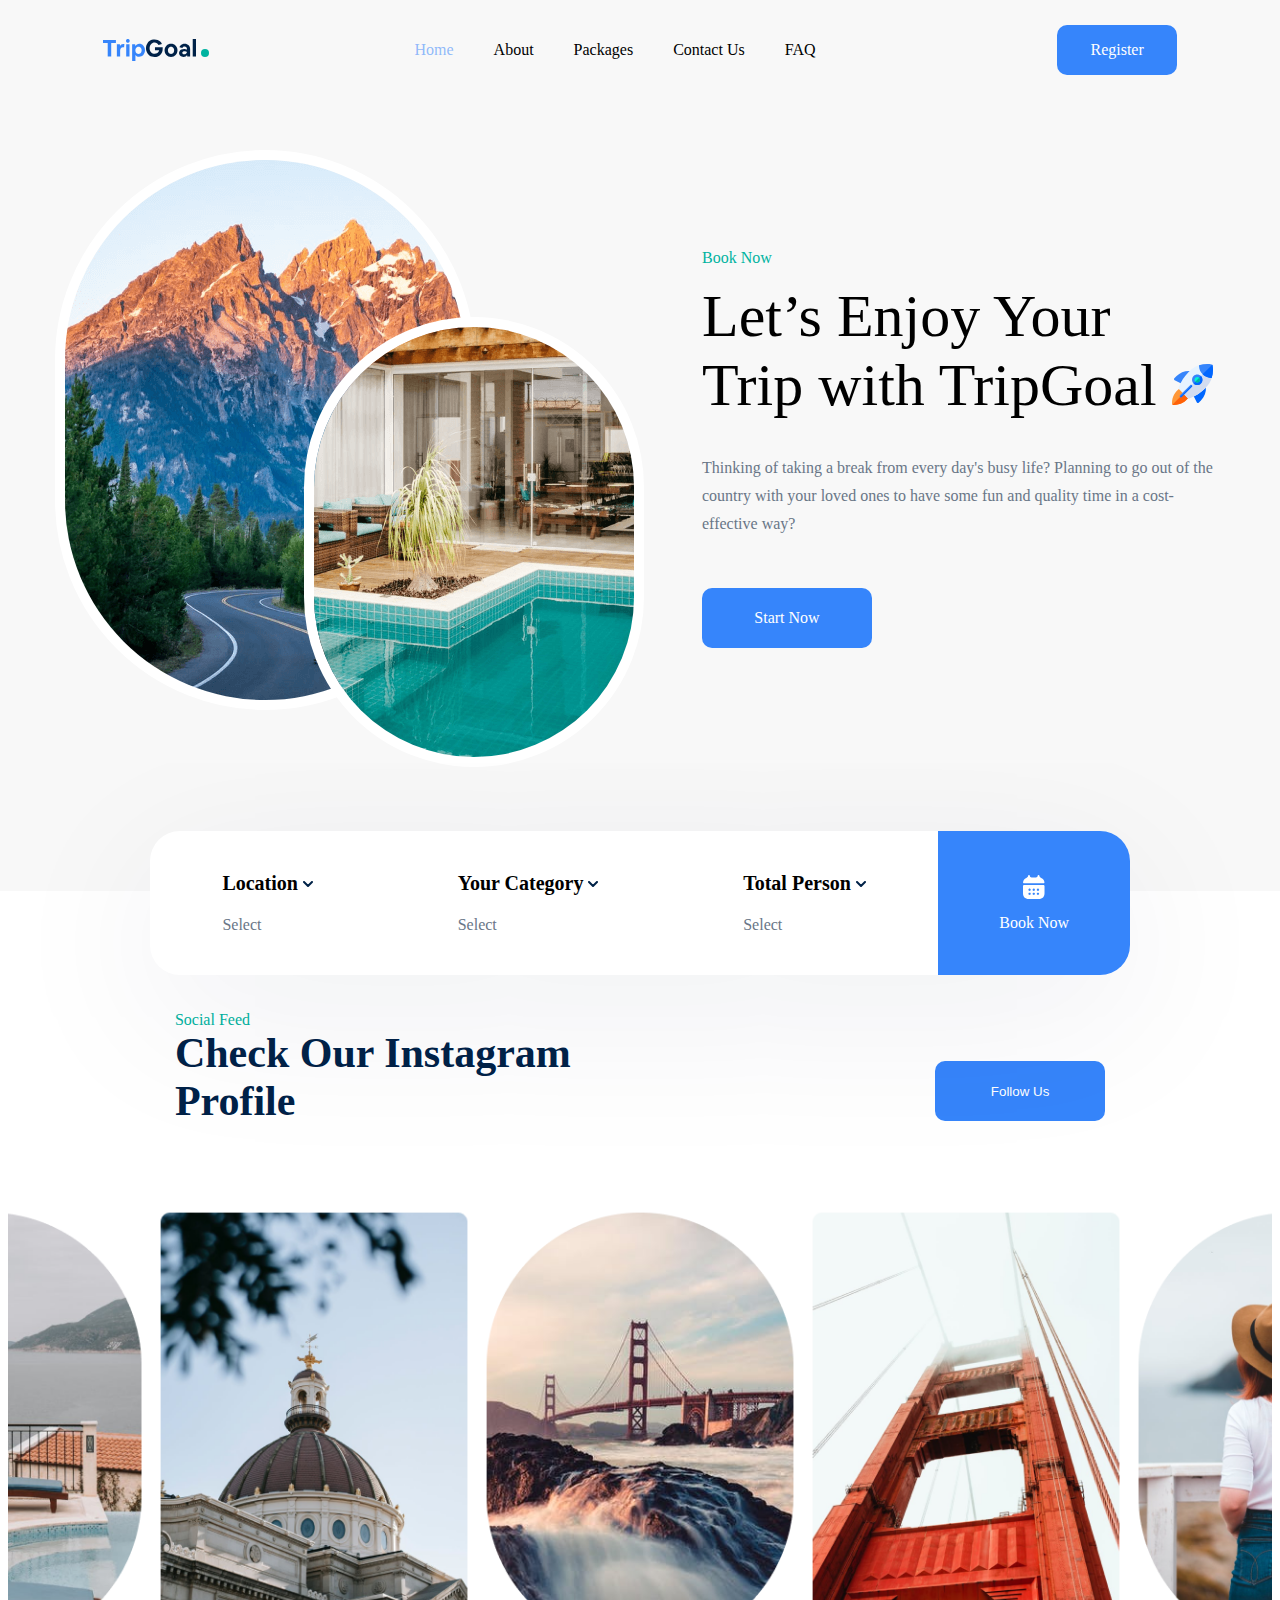
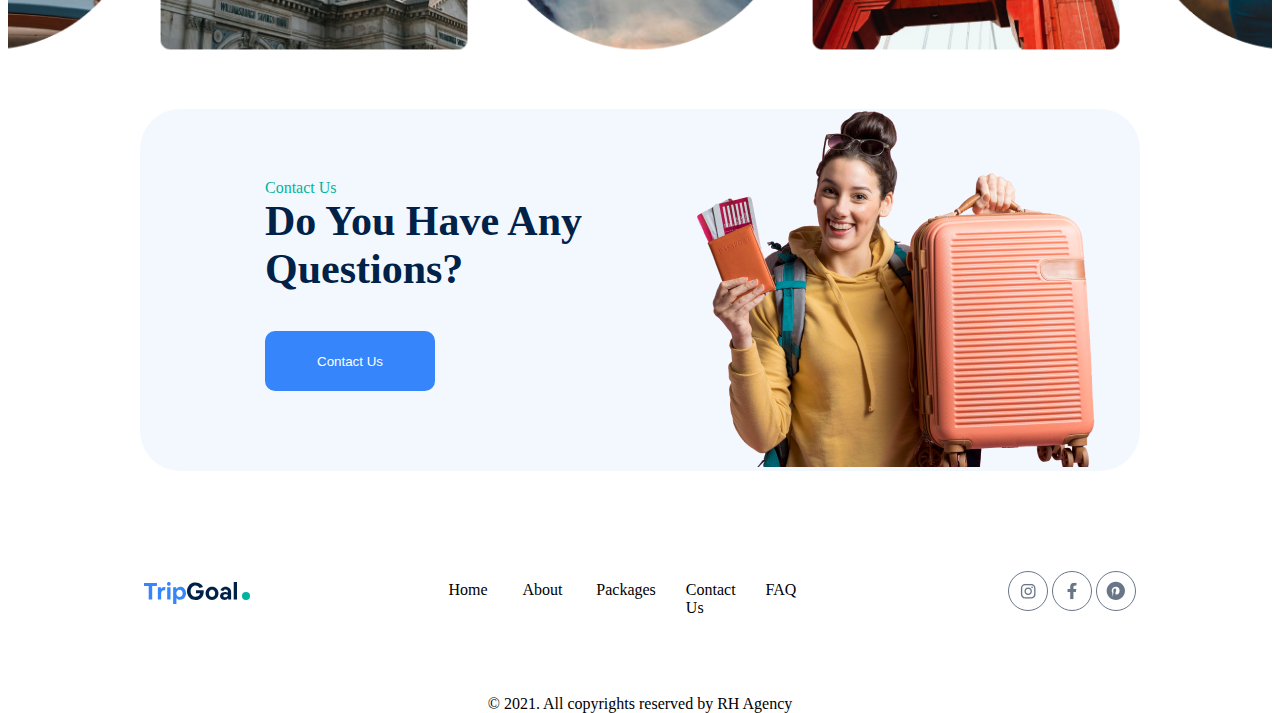
==== commit bcca2f1c: "fixed some bugs" ====
--- a/index.html
+++ b/index.html
@@ -77,62 +77,6 @@
         </div>
     </header>
 
-    <!-- tour -->
-    <div class="tour">
-        <div class="tour__wrapper">
-            <div class="tour__content">
-                <h5>Take a Tour</h5>
-                <h2>Discover Our Travel Guideline</h2>
-                <p>For curious travelers who want to connect locally and go <br> deeper into a place. Our Experiential
-                    Travel Guides highlight <br> offbeat and local experiences that help you.</p>
-                <a href="">Start Now</a>
-            </div>
-        </div>
-    </div>
-
-    <!-- about -->
-    <div class="about">
-        <div class="about__container">
-            <div class="about__wrapper">
-                <div class="about__content">
-                    <div class="about__text">
-                        <h5>About Us</h5>
-                        <h2>The Perfect Travel Place For <br> You & Your Family</h2>
-                        <p>how travel can be one of the best tools for personal growth. We share <br> some of the life
-                            lessons we've learned on the road that has provided <br> us insight into empathy,
-                            mindfulness, meditation, comfort zones, <br> two-way storytelling, being present, connection
-                            and more.</p>
-                    </div>
-                    <div class="about__cards">
-                        <div class="about__card">
-                            <p>10M+</p>
-                            <h5>Visitors</h5>
-                        </div>
-                        <div class="about__card">
-                            <p>109</p>
-                            <h5>Hotels</h5>
-                        </div>
-                        <div class="about__card">
-                            <p>29</p>
-                            <h5>Food Shop</h5>
-                        </div>
-                        <div class="about__card">
-                            <p>18</p>
-                            <h5>Related Sports</h5>
-                        </div>
-                    </div>
-
-                </div>
-                <div class="about__images">
-                    <img src="./imgs/Group 143.png" alt="">
-                </div>
-                <div class="about__img">
-                    <img src="./imgs/image 10.png" alt="">
-                </div>
-            </div>
-        </div>
-    </div>
-
     <div class="container">
         <div class="Layout_end">
             <div class="Layout_tittle">
@@ -183,6 +127,10 @@
     <div class="Paragroup">
         <p> © 2021. All copyrights reserved by RH Agency</p>
     </div>
+
+
+
+
 </body>
 
 </html>--- a/css/style.css
+++ b/css/style.css
@@ -1,4 +1,4 @@
-* {
+*{
     padding: 0;
     margin: 0;
     box-sizing: border-box;
@@ -6,11 +6,11 @@
     list-style: none;
 }
 
-.header {
+.header{
     background-color: #F8F8F8;
 }
 
-.navigation {
+.navigation{
     height: 100px;
     max-width: 1440px;
     margin: 0 auto;
@@ -21,7 +21,7 @@
 
 }
 
-.nav__svg {
+.nav__svg{
     width: 100%;
     height: 45px;
     max-width: 106px;
@@ -30,22 +30,22 @@
     justify-content: center;
 }
 
-.nav__content {
+.nav__content{
     width: 100%;
     height: 18px;
     max-width: 437px;
 }
 
-.nav__content>ul {
+.nav__content>ul{
     display: flex;
     list-style: none;
     gap: 40px;
-
-}
-
-.register {
-    width: 100%;
-    height: 50px;
+    
+}
+
+.register{
+    width: 100%;
+    height: 50px; 
     max-width: 120px;
     background-color: #3685FB;
     display: flex;
@@ -57,14 +57,14 @@
     box-sizing: border-box;
 }
 
-.register:hover {
+.register:hover{
     background-color: white;
     color: #3685FB;
     border: 3.5px solid #3685FB;
 }
 
 
-.hero {
+.hero{
     max-width: 1170px;
     margin: 0 auto;
     display: flex;
@@ -74,7 +74,7 @@
     gap: 78px;
 }
 
-.hero__img {
+.hero__img{
     width: 100%;
     height: 597px;
     max-width: 569px;
@@ -82,17 +82,17 @@
 }
 
 
-.hero__img1>img {
+.hero__img1>img{
     border-radius: 570px;
     border: 10px solid white;
 }
 
-.hero__img1 {
+.hero__img1{
     height: 540px;
     max-width: 400px;
 }
 
-.hero__img2 {
+.hero__img2{
     height: 430px;
     max-width: 320px;
     position: absolute;
@@ -100,12 +100,12 @@
     left: 249px;
 }
 
-.hero__img2>img {
+.hero__img2>img{
     border-radius: 570px;
     border: 10px solid white;
 }
 
-.hero__conetn {
+.hero__conetn{
     width: 100%;
     height: 399px;
     max-width: 523px;
@@ -113,14 +113,14 @@
     flex-wrap: wrap;
 }
 
-.hero__conetn__coment {
+.hero__conetn__coment{
     margin-top: 15px;
     height: 152px;
     max-width: 523px;
     font-size: 60px;
 }
 
-.hero__conetn__info {
+.hero__conetn__info{
     margin-top: 20px;
     height: 84px;
     max-width: 513px;
@@ -129,7 +129,7 @@
     margin-bottom: 50px;
 }
 
-.hero__conetn__button {
+.hero__conetn__button{
     height: 60px;
     max-width: 170px;
     background-color: #3685FB;
@@ -141,13 +141,13 @@
     cursor: pointer;
 }
 
-.hero__conetn__button:hover {
+.hero__conetn__button:hover{
     background-color: white;
     color: #3685FB;
     border: 3.5px solid #3685FB;
 }
 
-.header__book {
+.header__book{
     width: 100%;
     margin: 0 auto;
     position: relative;
@@ -160,14 +160,14 @@
     background: white;
 }
 
-.header-book__menu {
+.header-book__menu{
     flex: 1;
     display: flex;
     justify-content: space-around;
     align-items: center;
 }
 
-.header-book-menu__item>h5 {
+.header-book-menu__item>h5{
     font-size: 20px;
     font-weight: 500px;
     margin-bottom: 21px;
@@ -177,13 +177,13 @@
     height: 100%;
 }
 
-.header-book-menu__item>p {
+.header-book-menu__item>p{
     font-size: 16px;
     font-weight: 400;
     color: #697687;
 }
 
-.header-book__booknow {
+.header-book__booknow{
     gap: 15px;
     background-color: #3685FB;
     color: white;
@@ -195,166 +195,15 @@
     border-radius: 0 30px 30px 0;
 }
 
-.tour {
-    margin-top: 150px;
-    height: 690px;
-}
-
-.tour__wrapper {
+.Layout_end{
     max-width: 1440px;
-    height: 690px;
-    background-image: url(../imgs/Take\ a\ Tour.png);
-    background-position: bottom;
-    background-size: cover;
-    background-repeat: no-repeat;
-    position: relative;
-    margin: 0 auto;
-}
-
-.tour__content {
-    width: 462px;
-    height: 346px;
-    position: absolute;
-    top: 172px;
-    right: 143px;
-}
-
-.tour__content>h5 {
-    line-height: 18px;
-    font-weight: 500;
-    font-family: sans-serif;
-    color: #00B3A0;
-}
-
-.tour__content>h2 {
-    font-size: 42px;
-    line-height: 52px;
-    font-family: sans-serif;
-    font-weight: 500;
-    color: #002248;
-    margin-top: 10.5px;
-}
-
-.tour__content>p {
-    line-height: 28px;
-    font-family: sans-serif;
-    color: #697687;
-    margin-bottom: 50px;
-    margin-top: 20px;
-
-}
-
-.tour__content>a {
-    padding: 20px 47px;
-    background-color: #3685FB;
-    line-height: 20px;
-    font-family: sans-serif;
-    color: #FFFFFF;
-    border-radius: 10px;
-}
-
-a {
-    text-decoration: none;
-}
-
-.about__container {
-    max-width: 1170px;
-    margin: auto;
-}
-
-.about__wrapper {
-    display: flex;
-    gap: 54px;
-    position: relative;
-}
-
-.about__text>h5 {
-    font-size: 16px;
-    line-height: 18px;
-    font-weight: 500;
-    font-family: sans-serif;
-    color: #00B3A0;
-    margin-top: 145px;
-}
-
-.about__text>h2 {
-    font-size: 40px;
-    line-height: 52px;
-    font-family: sans-serif;
-    font-weight: 500;
-    color: #002248;
-    margin-top: 10px;
-}
-
-.about__text>p {
-    line-height: 28px;
-    font-family: sans-serif;
-    color: #697687;
-    margin-bottom: 50px;
-    margin-top: 20px;
-}
-
-.about__cards {
-    max-width: 320px;
-    height: 286px;
-    display: flex;
-    flex-wrap: wrap;
-    gap: 13px;
-    box-sizing: border-box;
-    margin: 0;
-    margin-top: 50px;
-}
-
-.about__card {
-    width: 100%;
-    max-width: 150px;
-    height: 130px;
-    border: 1px solid #cdcaca;
-    border-radius: 10px;
-    text-align: center;
-
-}
-
-.about__card>p {
-    color: #3685FB;
-    font-size: 32px;
-    line-height: 34px;
-    font-weight: 550;
-    margin-top: 32px;
-}
-
-.about__card>h5 {
-    color: #002248;
-    font-weight: 500;
-    line-height: 28px;
-    font-family: sans-serif;
-}
-
-.about__images {
-    max-width: 604px;
-    height: 652px;
-    margin-top: 120px;
-    margin-bottom: 120px;
-
-}
-
-.about__img {
-    position: absolute;
-    top: -98px;
-    right: 470px;
-}
-
-
-.Layout_end {
-    max-width: 1440px;
-    width: 100%;
-    display: flex;
-    justify-content: center;
-    align-items: center;
-}
-
-.Layout_tittle {
-    max-width: 1440px;
+    width: 100%;
+    display: flex;
+    justify-content: center;
+    align-items: center;
+}
+.Layout_tittle{
+    max-width:1440px ;
     width: 100%;
     margin-left: 135px;
     margin-right: 135px;
@@ -364,14 +213,12 @@
     gap: 0 30px;
     flex-wrap: wrap;
 }
-
-.Layout_litle_text {
-    color: #00B3A0;
+.Layout_litle_text{
+    color:#00B3A0 ;
     font-size: 16px;
     margin-top: 120px;
 }
-
-.Layout_Big_tex {
+.Layout_Big_tex{
     font-size: 42px;
     color: #002248;
     max-width: 426px;
@@ -379,44 +226,38 @@
     width: 100%;
 }
 
-.Layut_btn {
+.Layut_btn{
     width: 170px;
     height: 60px;
     border-radius: 10px;
-    background-color: #3685FB;
+    background-color:#3685FB ;
     margin-top: 170px;
-    border: 0px;
-
-}
-
-.Layut_btns {
-    color: #FFFFFF;
+    border: 0px ;
+
+}
+.Layut_btns{
+    color:#FFFFFF;
     text-decoration: none;
 }
-
-.Layout_img {
-    display: flex;
-    max-width: 1800px;
-    width: 100%;
-    height: 456px;
+.Layout_img{
+    display: flex;
+    max-width:1800px;
+    width:100%;
+    height:456px;
     margin-top: 70px;
 }
-
-.container {
+.container{
     max-width: 1440px;
     width: 100%;
     display: flex;
     justify-content: center;
     align-items: center;
-    margin: 0 auto;
-}
-
-.container_Left {
+}
+.container_Left{
     margin-left: 80px;
     margin-top: 70px;
 }
-
-.container_tittle {
+.container_tittle{
     max-width: 1000px;
     width: 100%;
     border-radius: 40px;
@@ -425,31 +266,27 @@
     display: flex;
     justify-content: center;
 }
-
-.container_bts {
+.container_bts{
     width: 170px;
     height: 60px;
     border-radius: 10px;
-    background-color: #3685FB;
+    background-color:#3685FB ;
     margin-top: 30px;
     margin-bottom: 70px;
-    border: 0px;
-}
-
-.Container_litle_text {
-    color: #00B3A0;
+    border: 0px ;
+}
+.Container_litle_text{
+    color:#00B3A0 ;
     font-size: 16px;
 }
-
-.Container_Big_text {
+.Container_Big_text{
     font-size: 42px;
     color: #002248;
     max-width: 426px;
     height: 104px;
     width: 100%;
 }
-
-.End_Logo {
+.End_Logo{
     max-width: 1170px;
     width: 100%;
     height: 124px;
@@ -459,8 +296,7 @@
     justify-content: space-around;
     margin-top: 100px;
 }
-
-.End_li {
+.End_li{
     max-width: 600px;
     width: 100%;
     display: flex;
@@ -469,20 +305,17 @@
     margin-top: 10px;
     font-size: 16px;
 }
-
-.End__li {
+.End__li{
     display: flex;
     gap: 0 30px;
 }
-
-.img {
+.img{
     margin: 20px;
 }
-
-.Paragroup {
+.Paragroup{
     display: flex;
     justify-content: center;
     max-width: 1440px;
     width: 100%;
-
-}+    
+}
